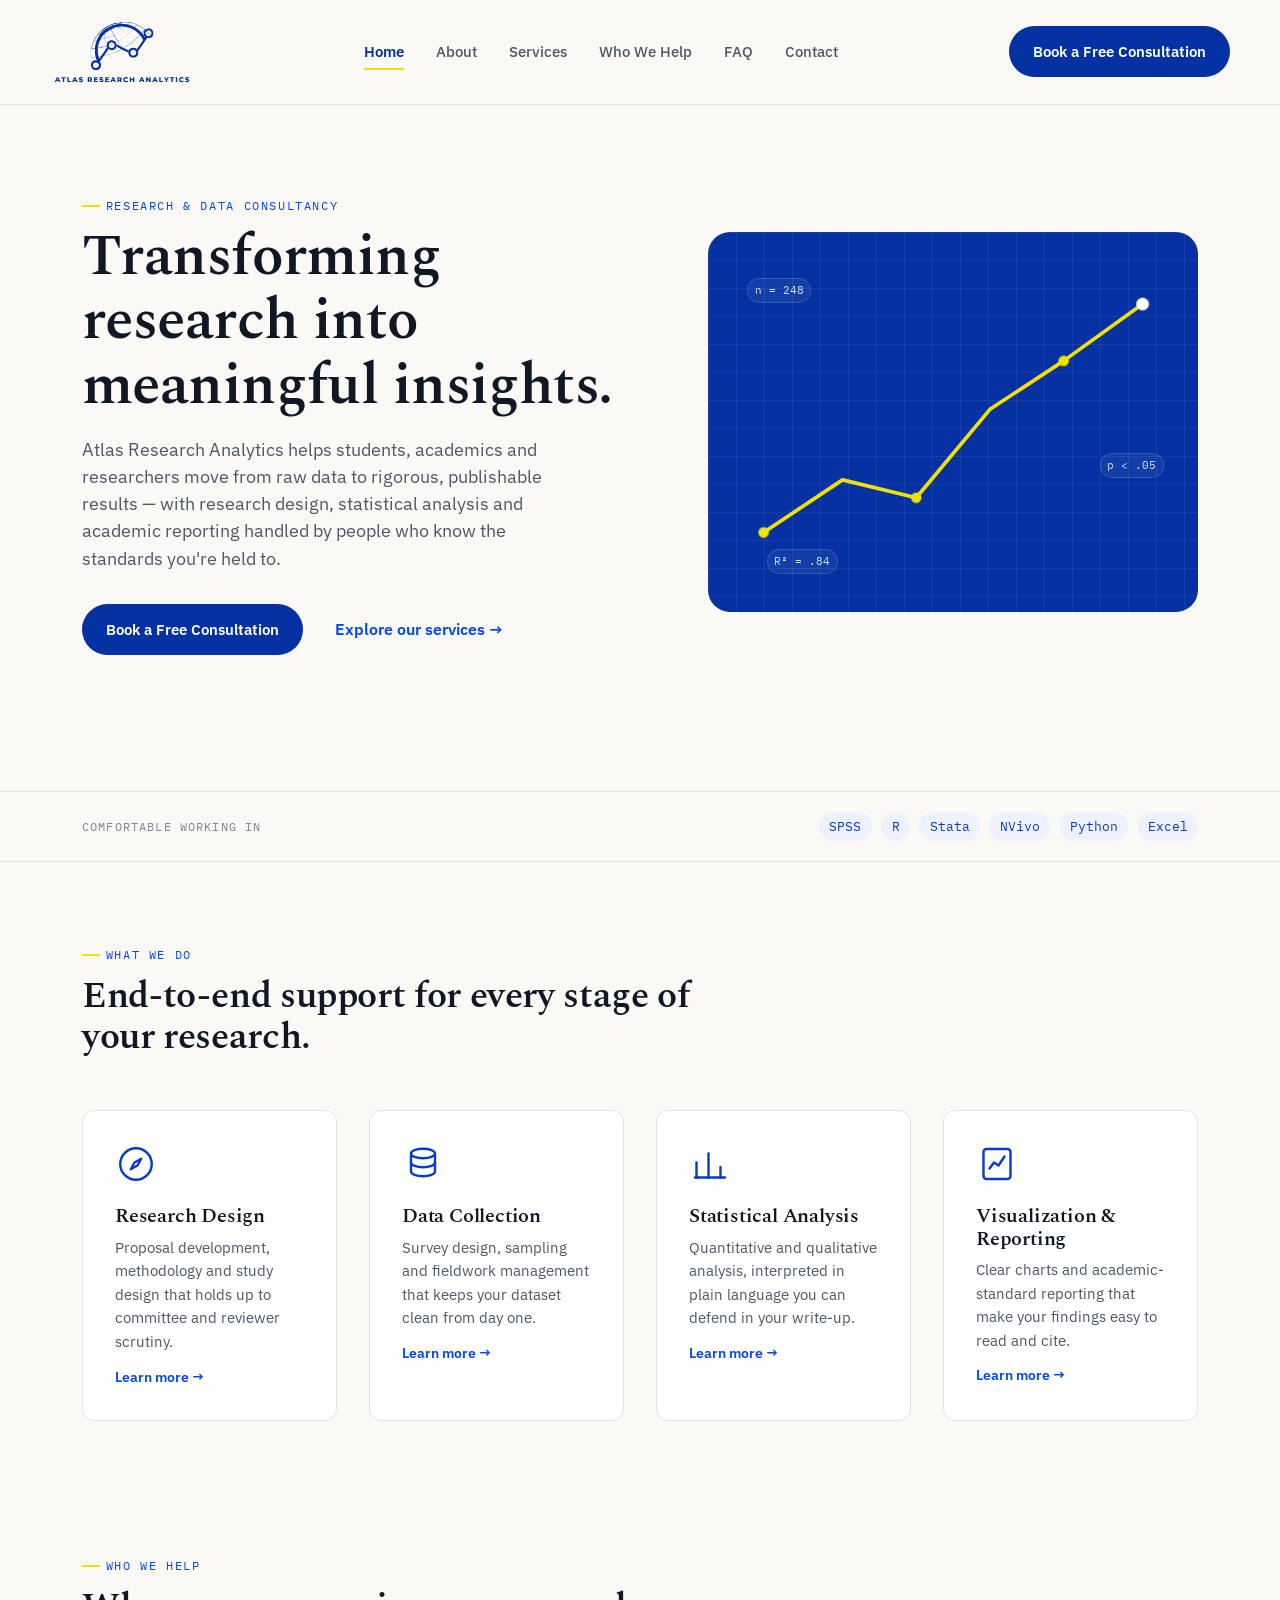
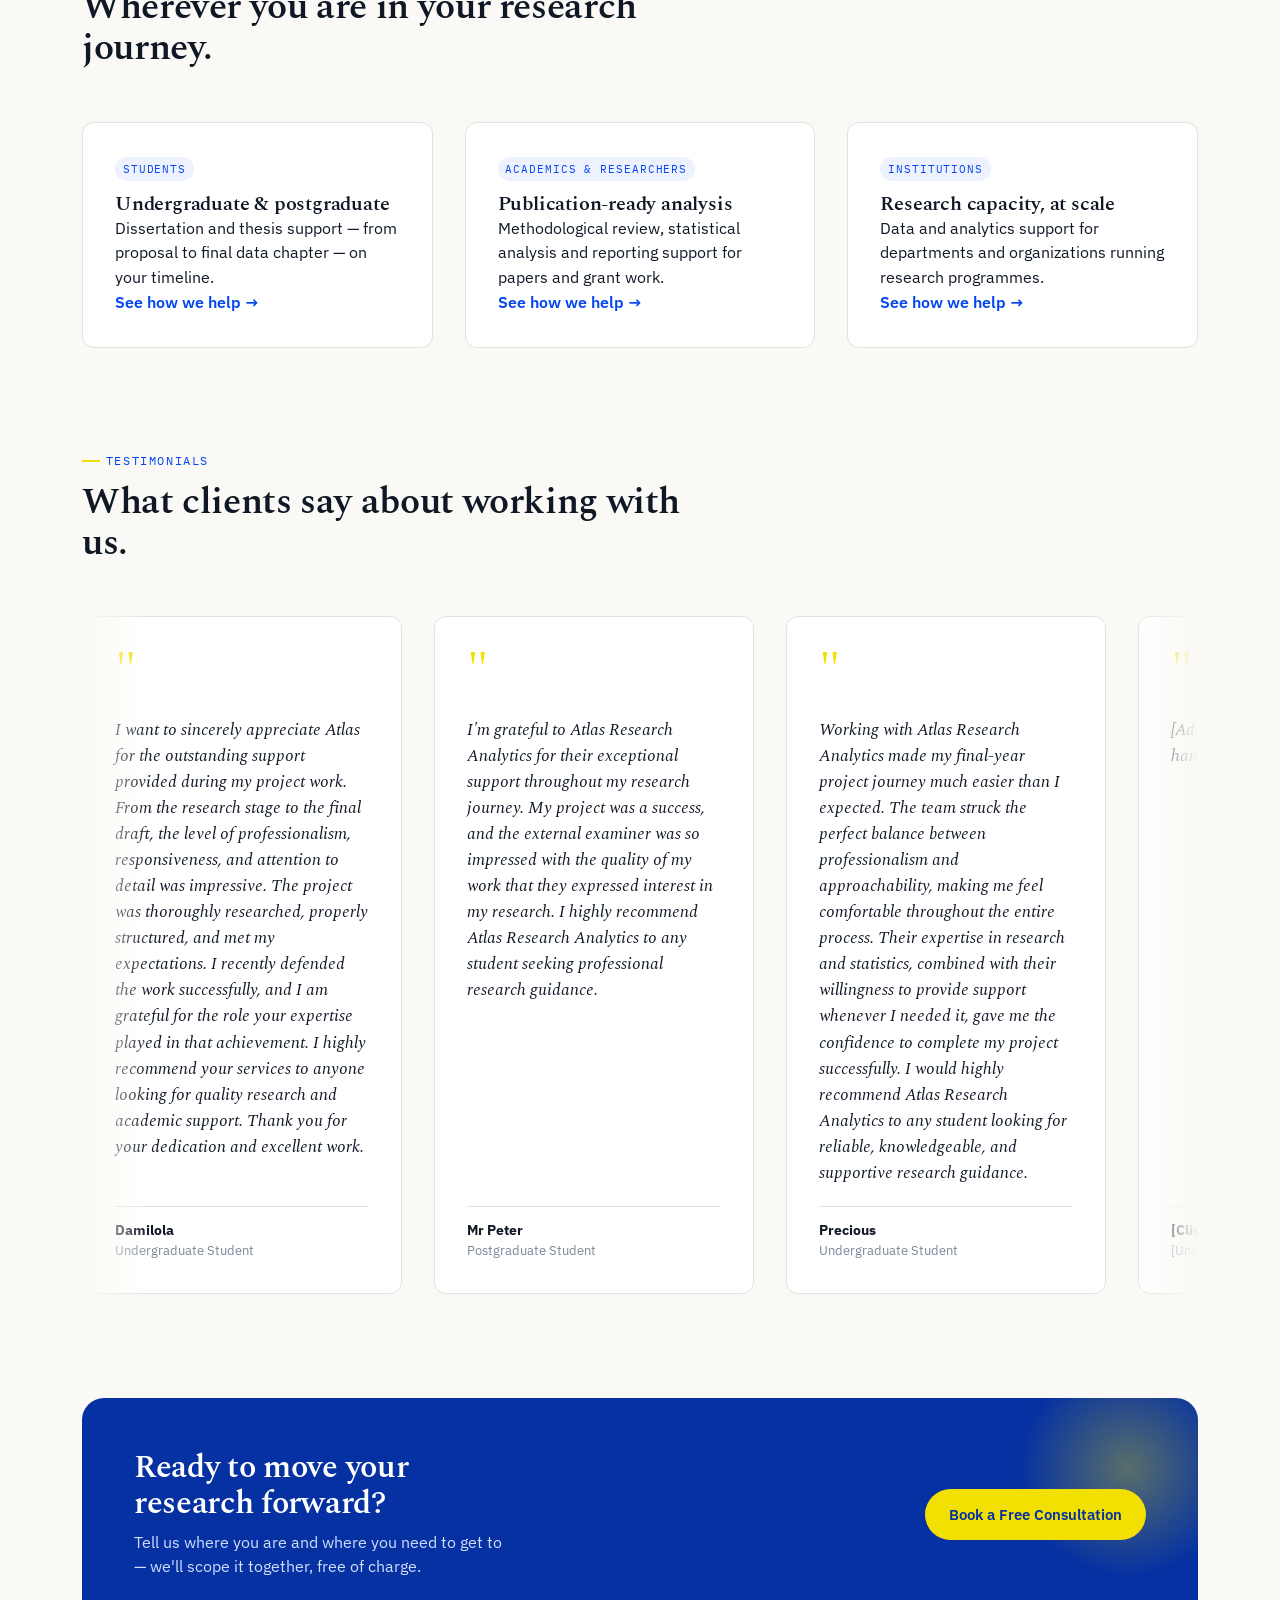
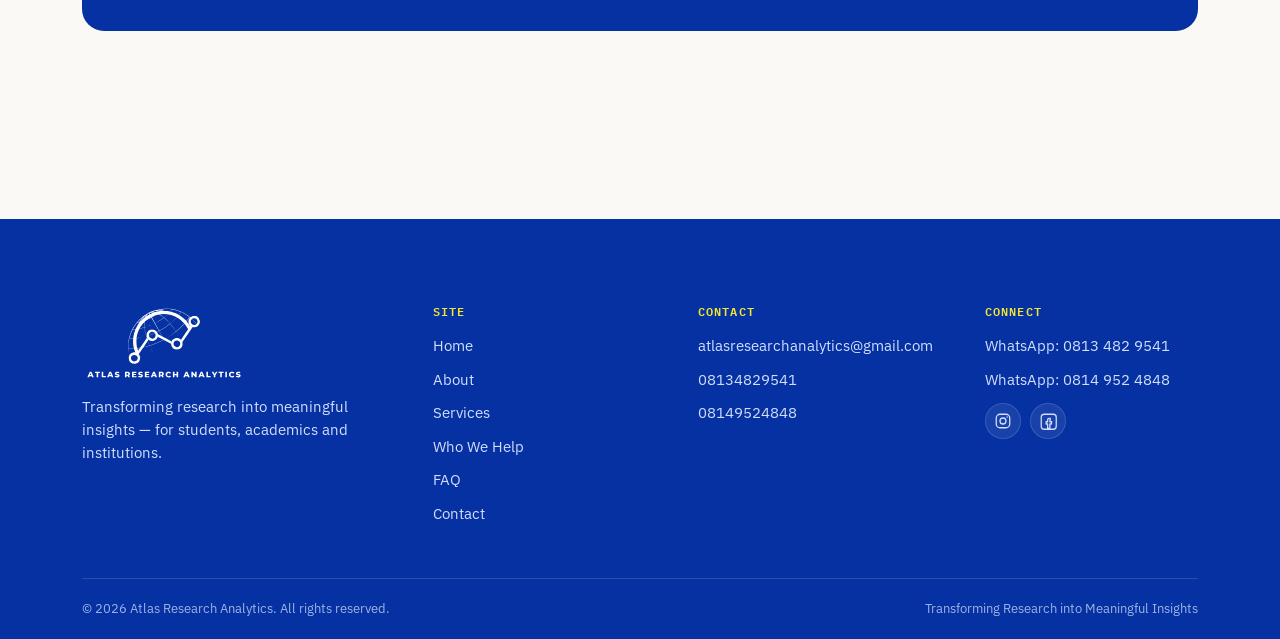
==== index.html @ ac86851b "Add files via upload" ====
<!DOCTYPE html>
<html lang="en">
<head>
<meta charset="UTF-8">
<meta name="viewport" content="width=device-width, initial-scale=1.0">
<title>Atlas Research Analytics — Transforming Research into Meaningful Insights</title>
<meta name="description" content="Atlas Research Analytics helps students, academics, researchers and institutions with research design, data collection, statistical analysis and academic reporting.">
<link rel="preconnect" href="https://fonts.googleapis.com">
<link rel="stylesheet" href="css/styles.css">
</head>
<body>

<a class="skip-link" href="#main">Skip to content</a>

<header class="site-header">
  <div class="container nav">
    <a href="index.html" class="brand">
      <img src="assets/logo-navy.svg" alt="Atlas Research Analytics" class="brand-logo">
    </a>
    <nav class="nav-links" id="navLinks">
      <a href="index.html" data-page="index.html">Home</a>
      <a href="about.html" data-page="about.html">About</a>
      <a href="services.html" data-page="services.html">Services</a>
      <a href="who-we-help.html" data-page="who-we-help.html">Who We Help</a>
      <a href="faq.html" data-page="faq.html">FAQ</a>
      <a href="contact.html" data-page="contact.html">Contact</a>
    </nav>
    <div class="nav-right">
      <a href="contact.html" class="btn btn-primary">Book a Free Consultation</a>
      <button class="nav-toggle" id="navToggle" aria-label="Toggle menu" aria-expanded="false" aria-controls="navLinks">
        <svg viewBox="0 0 24 24" fill="none" stroke="currentColor" stroke-width="2" stroke-linecap="round"><line x1="3" y1="6" x2="21" y2="6"/><line x1="3" y1="12" x2="21" y2="12"/><line x1="3" y1="18" x2="21" y2="18"/></svg>
      </button>
    </div>
  </div>
</header>

<main id="main">

  <!-- ============ HERO ============ -->
  <section class="hero">
    <div class="container hero-grid">
      <div class="hero-copy">
        <span class="eyebrow">Research &amp; Data Consultancy</span>
        <h1>Transforming research into meaningful insights.</h1>
        <p class="lede">Atlas Research Analytics helps students, academics and researchers move from raw data to rigorous, publishable results — with research design, statistical analysis and academic reporting handled by people who know the standards you're held to.</p>
        <div class="hero-actions">
          <a href="contact.html" class="btn btn-primary">Book a Free Consultation</a>
          <a href="services.html" class="btn-text">Explore our services →</a>
        </div>
      </div>

      <div class="hero-panel" aria-hidden="true">
        <svg viewBox="0 0 400 300" width="100%" height="100%" preserveAspectRatio="xMidYMid meet">
          <path id="heroLinePath" class="hero-line-path" d="M20,255 L95,205 L165,222 L235,138 L305,92 L380,38" fill="none" stroke="#F2E002" stroke-width="3.5" stroke-linecap="round" stroke-linejoin="round"/>
          <circle class="hero-dot" style="animation-delay:1.5s" cx="20" cy="255" r="5" fill="#F2E002"/>
          <circle class="hero-dot" style="animation-delay:1.65s" cx="165" cy="222" r="5" fill="#F2E002"/>
          <circle class="hero-dot" style="animation-delay:1.8s" cx="305" cy="92" r="5" fill="#F2E002"/>
          <circle class="hero-dot" style="animation-delay:1.95s" cx="380" cy="38" r="6" fill="#FFFFFF"/>

          <!-- pulsing "live" ring around the latest data point -->
          <circle class="hero-pulse-ring" cx="380" cy="38" r="6" fill="none" stroke="#FFFFFF" stroke-width="1.6"/>

          <!-- small dot continuously traveling the trend line, like data flowing through it -->
          <circle class="hero-traveler" r="4.5" fill="#FFFFFF">
            <animateMotion dur="3.4s" begin="2.1s" repeatCount="indefinite" rotate="auto">
              <mpath href="#heroLinePath"/>
            </animateMotion>
            <animate attributeName="opacity" values="0;1;1;0" keyTimes="0;0.08;0.92;1" dur="3.4s" begin="2.1s" repeatCount="indefinite"/>
          </circle>
        </svg>
        <span class="hero-chip" style="top:12%; left:8%; animation-delay:.5s">n = 248</span>
        <span class="hero-chip" style="top:58%; right:7%; animation-delay:1s">p &lt; .05</span>
        <span class="hero-chip" style="bottom:10%; left:12%; animation-delay:1.3s">R² = .84</span>
      </div>
    </div>
  </section>

  <!-- ============ CAPABILITY STRIP ============ -->
  <div class="capstrip">
    <div class="container">
      <span class="capstrip-label">Comfortable working in</span>
      <div class="capchips">
        <span class="capchip">SPSS</span>
        <span class="capchip">R</span>
        <span class="capchip">Stata</span>
        <span class="capchip">NVivo</span>
        <span class="capchip">Python</span>
        <span class="capchip">Excel</span>
      </div>
    </div>
  </div>

  <!-- ============ WHAT WE DO ============ -->
  <section>
    <div class="container">
      <div class="section-head reveal">
        <span class="eyebrow">What We Do</span>
        <h2>End-to-end support for every stage of your research.</h2>
      </div>

      <div class="grid grid-4">
        <div class="card reveal">
          <svg class="card-icon" viewBox="0 0 28 28" fill="none" stroke="currentColor" stroke-width="1.6" stroke-linecap="round" stroke-linejoin="round"><circle cx="14" cy="14" r="10.5"/><path d="M17.5 10.5L15 15L10.5 17.5L13 13L17.5 10.5Z"/></svg>
          <h3>Research Design</h3>
          <p>Proposal development, methodology and study design that holds up to committee and reviewer scrutiny.</p>
          <a href="services.html#research-design" class="btn-text">Learn more →</a>
        </div>

        <div class="card reveal">
          <svg class="card-icon" viewBox="0 0 28 28" fill="none" stroke="currentColor" stroke-width="1.6" stroke-linecap="round" stroke-linejoin="round"><ellipse cx="14" cy="7" rx="8" ry="3.2"/><path d="M6 7v6c0 1.77 3.58 3.2 8 3.2s8-1.43 8-3.2V7"/><path d="M6 13v6c0 1.77 3.58 3.2 8 3.2s8-1.43 8-3.2v-6"/></svg>
          <h3>Data Collection</h3>
          <p>Survey design, sampling and fieldwork management that keeps your dataset clean from day one.</p>
          <a href="services.html#data-collection" class="btn-text">Learn more →</a>
        </div>

        <div class="card reveal">
          <svg class="card-icon" viewBox="0 0 28 28" fill="none" stroke="currentColor" stroke-width="1.6" stroke-linecap="round" stroke-linejoin="round"><path d="M5 23V13"/><path d="M13 23V7"/><path d="M21 23V16"/><path d="M4 23h20"/></svg>
          <h3>Statistical Analysis</h3>
          <p>Quantitative and qualitative analysis, interpreted in plain language you can defend in your write-up.</p>
          <a href="services.html#analysis" class="btn-text">Learn more →</a>
        </div>

        <div class="card reveal">
          <svg class="card-icon" viewBox="0 0 28 28" fill="none" stroke="currentColor" stroke-width="1.6" stroke-linecap="round" stroke-linejoin="round"><rect x="5" y="4" width="18" height="20" rx="2"/><path d="M9 17l3-4 3 2 4-6"/></svg>
          <h3>Visualization &amp; Reporting</h3>
          <p>Clear charts and academic-standard reporting that make your findings easy to read and cite.</p>
          <a href="services.html#reporting" class="btn-text">Learn more →</a>
        </div>
      </div>
    </div>
  </section>

  <!-- ============ WHO WE HELP TEASER ============ -->
  <section class="section-tight">
    <div class="container">
      <div class="section-head reveal">
        <span class="eyebrow">Who We Help</span>
        <h2>Wherever you are in your research journey.</h2>
      </div>

      <div class="grid grid-3">
        <div class="audience-card reveal">
          <span class="tag">Students</span>
          <h3>Undergraduate &amp; postgraduate</h3>
          <p>Dissertation and thesis support — from proposal to final data chapter — on your timeline.</p>
          <a href="who-we-help.html#students" class="btn-text">See how we help →</a>
        </div>
        <div class="audience-card reveal">
          <span class="tag">Academics &amp; Researchers</span>
          <h3>Publication-ready analysis</h3>
          <p>Methodological review, statistical analysis and reporting support for papers and grant work.</p>
          <a href="who-we-help.html#academics" class="btn-text">See how we help →</a>
        </div>
        <div class="audience-card reveal">
          <span class="tag">Institutions</span>
          <h3>Research capacity, at scale</h3>
          <p>Data and analytics support for departments and organizations running research programmes.</p>
          <a href="who-we-help.html#institutions" class="btn-text">See how we help →</a>
        </div>
      </div>
    </div>
  </section>

  <!-- ============ TESTIMONIALS ============ -->
  <section class="section-tight">
    <div class="container">
      <div class="section-head reveal">
        <span class="eyebrow">Testimonials</span>
        <h2>What clients say about working with us.</h2>
      </div>

      <div class="testimonial-marquee reveal">
        <div class="testimonial-track" id="testimonialTrack">
          <div class="testimonial-card">
            <span class="testimonial-quote-mark" aria-hidden="true">"</span>
            <blockquote>I want to sincerely appreciate Atlas for the outstanding support provided during my project work. From the research stage to the final draft, the level of professionalism, responsiveness, and attention to detail was impressive. The project was thoroughly researched, properly structured, and met my expectations. I recently defended the work successfully, and I am grateful for the role your expertise played in that achievement. I highly recommend your services to anyone looking for quality research and academic support. Thank you for your dedication and excellent work.</blockquote>
            <div class="testimonial-author">
              <div>
                <strong>Damilola</strong>
                <span>Undergraduate Student</span>
              </div>
            </div>
          </div>

          <div class="testimonial-card">
            <span class="testimonial-quote-mark" aria-hidden="true">"</span>
            <blockquote>I'm grateful to Atlas Research Analytics for their exceptional support throughout my research journey. My project was a success, and the external examiner was so impressed with the quality of my work that they expressed interest in my research. I highly recommend Atlas Research Analytics to any student seeking professional research guidance.</blockquote>
            <div class="testimonial-author">
              <div>
                <strong>Mr Peter</strong>
                <span>Postgraduate Student</span>
              </div>
            </div>
          </div>

          <div class="testimonial-card">
            <span class="testimonial-quote-mark" aria-hidden="true">"</span>
            <blockquote>Working with Atlas Research Analytics made my final-year project journey much easier than I expected. The team struck the perfect balance between professionalism and approachability, making me feel comfortable throughout the entire process. Their expertise in research and statistics, combined with their willingness to provide support whenever I needed it, gave me the confidence to complete my project successfully. I would highly recommend Atlas Research Analytics to any student looking for reliable, knowledgeable, and supportive research guidance.</blockquote>
            <div class="testimonial-author">
              <div>
                <strong>Precious</strong>
                <span>Undergraduate Student</span>
              </div>
            </div>
          </div>

          <div class="testimonial-card">
            <span class="testimonial-quote-mark" aria-hidden="true">"</span>
            <blockquote>[Add a quote about how Atlas handled a tight deadline.]</blockquote>
            <div class="testimonial-author">
              <div>
                <strong>[Client Name]</strong>
                <span>[Undergraduate Student]</span>
              </div>
            </div>
          </div>

        </div>
      </div>
    </div>
  </section>

  <!-- ============ CTA BANNER ============ -->
  <section class="section-tight">
    <div class="container">
      <div class="cta-banner reveal">
        <div class="cta-banner-copy">
          <h2>Ready to move your research forward?</h2>
          <p>Tell us where you are and where you need to get to — we'll scope it together, free of charge.</p>
        </div>
        <div class="cta-banner-actions">
          <a href="contact.html" class="btn btn-on-dark">Book a Free Consultation</a>
        </div>
      </div>
    </div>
  </section>

</main>

<footer class="site-footer">
  <div class="container">
    <div class="footer-grid">
      <div>
        <div class="footer-brand">
          <img src="assets/logo-white.svg" alt="Atlas Research Analytics" class="footer-logo">
        </div>
        <p>Transforming research into meaningful insights — for students, academics and institutions.</p>
      </div>
      <div class="footer-col">
        <h4>Site</h4>
        <ul>
          <li><a href="index.html">Home</a></li>
          <li><a href="about.html">About</a></li>
          <li><a href="services.html">Services</a></li>
          <li><a href="who-we-help.html">Who We Help</a></li>
          <li><a href="faq.html">FAQ</a></li>
          <li><a href="contact.html">Contact</a></li>
        </ul>
      </div>
      <div class="footer-col">
        <h4>Contact</h4>
        <ul>
          <li><a href="mailto:atlasresearchanalytics@gmail.com">atlasresearchanalytics@gmail.com</a></li>
          <li><a href="tel:+2348134829541">08134829541</a></li>
          <li><a href="tel:+2348149524848">08149524848</a></li>
        </ul>
      </div>
      <div class="footer-col">
        <h4>Connect</h4>
        <ul>
          <li><a href="https://wa.me/2348134829541" target="_blank" rel="noopener">WhatsApp: 0813 482 9541</a></li>
          <li><a href="https://wa.link/ao2adx" target="_blank" rel="noopener">WhatsApp: 0814 952 4848</a></li>
        </ul>
        <div class="social-links">
          <a href="https://www.instagram.com/atlasresearchanalytics?igsh=MTBuc2h1cHlqY3NvMA==" target="_blank" rel="noopener" aria-label="Atlas Research Analytics on Instagram">
            <svg viewBox="0 0 24 24" fill="none" stroke="currentColor" stroke-width="1.7" stroke-linecap="round" stroke-linejoin="round"><rect x="3" y="3" width="18" height="18" rx="5"/><circle cx="12" cy="12" r="4"/><circle cx="17.5" cy="6.5" r="1" fill="currentColor" stroke="none"/></svg>
          </a>
          <a href="https://www.facebook.com/profile.php?id=61590548335511" target="_blank" rel="noopener" aria-label="Atlas Research Analytics on Facebook">
            <svg viewBox="0 0 24 24" fill="none" stroke="currentColor" stroke-width="1.7" stroke-linecap="round" stroke-linejoin="round"><rect x="3" y="3" width="20" height="20" rx="4"/><path d="M15 8.5h-1.5A2 2 0 0 0 11.5 10.5V13H9.5v3h2v6h3v-6h2l.5-3h-2.5v-2c0-.4.3-.7.7-.7H15V8.5Z"/></svg>
          </a>
        </div>
      </div>
    </div>
    <div class="footer-bottom">
      <span>© <span data-year></span> Atlas Research Analytics. All rights reserved.</span>
      <span>Transforming Research into Meaningful Insights</span>
    </div>
  </div>
</footer>

<script src="js/main.js"></script>
</body>
</html>
---- css/styles.css ----
/* ============================================================
   ATLAS RESEARCH ANALYTICS — Design System
   Palette: deep research-navy, paper white, insight yellow
   Type: Spectral (display serif) / IBM Plex Sans (body) / IBM Plex Mono (data)
   ============================================================ */

@import url('https://fonts.googleapis.com/css2?family=Spectral:ital,wght@0,400;0,500;0,600;0,700;1,400&family=IBM+Plex+Sans:wght@400;500;600;700&family=IBM+Plex+Mono:wght@400;500;600&display=swap');

:root{
  /* ---- color ---- */
  --blue-900:#0531A2;
  --blue-800:#053BC9;
  --blue-700:#0446F1;
  --blue-500:#5C87F6;
  --blue-200:#D2DEFC;
  --blue-100:#EDF2FE;
  --yellow-500:#F2E002;
  --yellow-400:#F4E630;
  --yellow-200:#FAF39F;
  --paper:#FAF9F5;
  --white:#FFFFFF;
  --ink:#101826;
  --ink-soft:#4C5768;
  --ink-faint:#7C8698;
  --line:#E1E2E0;
  --line-on-dark:rgba(255,255,255,0.14);

  /* ---- type ---- */
  --font-display:'Spectral', Georgia, 'Times New Roman', serif;
  --font-body:'IBM Plex Sans', -apple-system, BlinkMacSystemFont, 'Segoe UI', sans-serif;
  --font-mono:'IBM Plex Mono', 'SFMono-Regular', Consolas, monospace;

  /* ---- scale ---- */
  --space-1:.5rem;
  --space-2:.75rem;
  --space-3:1.25rem;
  --space-4:2rem;
  --space-5:3.25rem;
  --space-6:5.25rem;
  --space-7:8.5rem;

  --radius-s:6px;
  --radius-m:12px;
  --radius-l:22px;

  --max-w:1180px;
  --shadow-card:0 1px 2px rgba(16,24,38,.04), 0 8px 24px -12px rgba(16,24,38,.12);
  --ease:cubic-bezier(.22,.61,.36,1);
  --header-h:76px;
}

*,*::before,*::after{box-sizing:border-box;}
html{scroll-behavior:smooth;}
@media (prefers-reduced-motion: reduce){
  html{scroll-behavior:auto;}
  *,*::before,*::after{animation-duration:.001ms !important; animation-iteration-count:1 !important; transition-duration:.001ms !important; scroll-behavior:auto !important;}
}

body{
  margin:0;
  font-family:var(--font-body);
  color:var(--ink);
  background:var(--paper);
  -webkit-font-smoothing:antialiased;
  line-height:1.55;
  padding-top:var(--header-h);
}

img,svg{display:block;max-width:100%;}
a{color:inherit;text-decoration:none;}
button{font:inherit;cursor:pointer;}
ul{list-style:none;margin:0;padding:0;}
h1,h2,h3,h4,p{margin:0;}

.container{
  max-width:var(--max-w);
  margin:0 auto;
  padding:0 var(--space-4);
}

/* ---- typography helpers ---- */
.eyebrow{
  font-family:var(--font-mono);
  font-size:.72rem;
  letter-spacing:.14em;
  text-transform:uppercase;
  color:var(--blue-700);
  display:inline-flex;
  align-items:center;
  gap:.5em;
}
.eyebrow::before{
  content:"";
  width:18px;height:2px;
  background:var(--yellow-500);
  display:inline-block;
}
.eyebrow.on-dark{color:var(--yellow-400);}

h1,h2,h3{
  font-family:var(--font-display);
  font-weight:600;
  color:var(--ink);
  line-height:1.12;
  letter-spacing:-.01em;
}
h1{font-size:clamp(2.4rem,4.6vw,3.6rem);}
h2{font-size:clamp(1.7rem,3vw,2.3rem);}
h3{font-size:1.25rem;}

.lede{
  font-size:1.1rem;
  color:var(--ink-soft);
  max-width:46ch;
}

.section-head{
  display:flex;
  flex-direction:column;
  gap:var(--space-2);
  margin-bottom:var(--space-5);
  max-width:640px;
}

/* ============================================================
   BUTTONS
   ============================================================ */
.btn{
  display:inline-flex;
  align-items:center;
  justify-content:center;
  gap:.5em;
  padding:.85em 1.5em;
  border-radius:999px;
  font-family:var(--font-body);
  font-weight:600;
  font-size:.95rem;
  border:1.5px solid transparent;
  transition:transform .18s var(--ease), background .18s var(--ease), color .18s var(--ease), border-color .18s var(--ease);
  white-space:nowrap;
}
.btn:focus-visible{outline:2px solid var(--blue-700); outline-offset:3px;}
.btn-primary{
  background:var(--blue-900);
  color:var(--white);
}
.btn-primary:hover{background:var(--yellow-500); color:var(--blue-900); transform:translateY(-2px);}
.btn-on-dark{
  background:var(--yellow-500);
  color:var(--blue-900);
}
.btn-on-dark:hover{background:var(--white); color:var(--blue-900); transform:translateY(-2px);}
.btn-ghost{
  background:transparent;
  border-color:var(--line);
  color:var(--ink);
}
.btn-ghost:hover{border-color:var(--blue-700); color:var(--blue-700);}
.btn-text{
  padding:0;
  border-radius:0;
  font-weight:600;
  color:var(--blue-700);
  position:relative;
}
.btn-text::after{
  content:"";
  position:absolute; left:0; right:0; bottom:-3px; height:2px;
  background:var(--yellow-500);
  transform:scaleX(0); transform-origin:left;
  transition:transform .25s var(--ease);
}
.btn-text:hover::after{transform:scaleX(1);}

/* ============================================================
   HEADER / NAV
   ============================================================ */
.site-header{
  position:fixed; top:0; left:0; right:0; z-index:100;
  background:rgba(250,249,245,.94);
  backdrop-filter:saturate(140%) blur(10px);
  border-bottom:1px solid var(--line);
}
.nav{
  display:flex;
  align-items:center;
  justify-content:space-between;
  padding:1.05rem 0;
}
.brand{
  display:flex;
  align-items:center;
}
.brand-logo{
  height:70px;
  width:auto;
  display:block;
}
.nav-links{
  display:flex;
  align-items:center;
  gap:var(--space-4);
}
.nav-links a{
  font-size:.94rem;
  font-weight:500;
  color:var(--ink-soft);
  position:relative;
  padding:.3rem 0;
}
.nav-links a::after{
  content:"";
  position:absolute; left:0; right:0; bottom:-2px; height:2px;
  background:var(--yellow-500);
  transform:scaleX(0); transform-origin:left;
  transition:transform .2s var(--ease);
}
.nav-links a:hover{color:var(--ink);}
.nav-links a:hover::after{transform:scaleX(1);}
.nav-links a[aria-current="page"]{color:var(--blue-900); font-weight:600;}
.nav-links a[aria-current="page"]::after{transform:scaleX(1);}
.nav-right{display:flex; align-items:center; gap:var(--space-3);}
.nav-toggle{
  display:none;
  background:none; border:none; padding:.4rem;
  color:var(--blue-900);
}
.nav-toggle svg{width:26px;height:26px;}

@media (max-width:860px){
  .nav-links{
    position:absolute; top:100%; left:0; right:0;
    background:var(--paper);
    border-bottom:1px solid var(--line);
    box-shadow:0 16px 28px -18px rgba(16,24,38,.25);
    flex-direction:column;
    align-items:stretch;
    padding:0 var(--space-4);
    gap:0;
    max-height:0;
    overflow:hidden;
    transition:max-height .35s var(--ease);
  }
  .nav-links.open{
    max-height:80vh;
    overflow-y:auto;
    padding:var(--space-3) var(--space-4) var(--space-4);
  }
  .nav-links a{
    font-size:1.05rem;
    padding:.85rem 0;
    border-bottom:1px solid var(--line);
    width:100%;
  }
  .nav-links .btn-primary{
    display:inline-flex; margin-top:var(--space-3); width:100%;
    border-bottom:none;
  }
  .nav-toggle{display:inline-flex;}
  .nav-right .btn-primary{display:none;}

  .brand-logo{
  height:60px;
  width:auto;
  display:block;
}
}

/* ============================================================
   HERO
   ============================================================ */
.hero{
  padding:var(--space-6) 0 var(--space-5);
}
.hero-grid{
  display:grid;
  grid-template-columns:1.05fr .95fr;
  gap:var(--space-6);
  align-items:center;
}
.hero-copy h1{margin:.6rem 0 1.1rem;}
.hero-actions{
  display:flex;
  align-items:center;
  gap:var(--space-4);
  margin-top:var(--space-4);
  flex-wrap:wrap;
}
.hero-panel{
  background:var(--blue-900);
  border-radius:var(--radius-l);
  padding:var(--space-4);
  position:relative;
  overflow:hidden;
  aspect-ratio:4/3.1;
}
.hero-panel::before{
  content:"";
  position:absolute; inset:0;
  background-image:
    linear-gradient(var(--line-on-dark) 1px, transparent 1px),
    linear-gradient(90deg, var(--line-on-dark) 1px, transparent 1px);
  background-size:28px 28px;
  opacity:.5;
}
.hero-chip{
  position:absolute;
  font-family:var(--font-mono);
  font-size:.68rem;
  color:var(--blue-200);
  background:rgba(255,255,255,.06);
  border:1px solid var(--line-on-dark);
  padding:.3em .6em;
  border-radius:999px;
  opacity:0;
  animation:chipIn .6s var(--ease) forwards;
}
@keyframes chipIn{to{opacity:1;}}
.hero-line-path{
  stroke-dasharray:900;
  stroke-dashoffset:900;
  animation:draw 1.6s var(--ease) .3s forwards;
}
@keyframes draw{to{stroke-dashoffset:0;}}
.hero-dot{opacity:0; animation:chipIn .4s var(--ease) forwards;}

.hero-pulse-ring{
  transform-box:fill-box;
  transform-origin:center;
  opacity:0;
  animation:heroPulse 2.6s ease-out infinite;
  animation-delay:2.3s;
}
@keyframes heroPulse{
  0%{transform:scale(.6); opacity:.9;}
  75%{transform:scale(2.6); opacity:0;}
  100%{transform:scale(2.6); opacity:0;}
}
.hero-traveler{
  filter:drop-shadow(0 0 4px rgba(255,255,255,.85));
}
@media (prefers-reduced-motion: reduce){
  .hero-pulse-ring{display:none;}
  .hero-traveler{display:none;}
}

/* capability strip */
.capstrip{
  border-top:1px solid var(--line);
  border-bottom:1px solid var(--line);
  padding:var(--space-3) 0;
  margin:var(--space-6) 0 0;
}
.capstrip .container{
  display:flex; align-items:center; gap:var(--space-4);
  flex-wrap:wrap;
  justify-content:space-between;
}
.capstrip-label{
  font-family:var(--font-mono); font-size:.72rem;
  letter-spacing:.1em; text-transform:uppercase;
  color:var(--ink-faint); flex:none;
}
.capchips{display:flex; gap:.6rem; flex-wrap:wrap;}
.capchip{
  font-family:var(--font-mono);
  font-size:.8rem;
  color:var(--blue-800);
  background:var(--blue-100);
  padding:.35em .8em;
  border-radius:999px;
}

/* ============================================================
   SECTIONS / CARDS
   ============================================================ */
section{padding:var(--space-6) 0;}
.section-tight{padding:var(--space-5) 0;}

.grid{display:grid; gap:var(--space-4);}
.grid-2{grid-template-columns:repeat(2,1fr);}
.grid-3{grid-template-columns:repeat(3,1fr);}
.grid-4{grid-template-columns:repeat(4,1fr);}

.card{
  background:var(--white);
  border:1px solid var(--line);
  border-radius:var(--radius-m);
  padding:var(--space-4);
  transition:transform .22s var(--ease), box-shadow .22s var(--ease), border-color .22s var(--ease);
}
.card:hover{transform:translateY(-4px); box-shadow:var(--shadow-card); border-color:transparent;}
.card-icon{
  width:42px;height:42px;
  color:var(--blue-800);
  margin-bottom:var(--space-3);
}
.card h3{margin-bottom:.5rem;}
.card p{color:var(--ink-soft); font-size:.95rem;}
.card .btn-text{margin-top:var(--space-2); display:inline-block; font-size:.9rem;}

.reveal{
  opacity:0; transform:translateY(18px);
  transition:opacity .6s var(--ease), transform .6s var(--ease);
}
.reveal.is-visible{opacity:1; transform:none;}

/* audience cards */
.audience-card{
  background:var(--white);
  border:1px solid var(--line);
  border-radius:var(--radius-m);
  padding:var(--space-4);
}
.audience-card .tag{
  font-family:var(--font-mono); font-size:.7rem; letter-spacing:.08em; text-transform:uppercase;
  color:var(--blue-700); background:var(--blue-100); padding:.3em .7em; border-radius:999px;
  display:inline-block; margin-bottom:var(--space-2);
}

/* ---- CTA banner ---- */
.cta-banner{
  background:var(--blue-900);
  border-radius:var(--radius-l);
  padding:var(--space-5);
  display:flex;
  align-items:center;
  justify-content:space-between;
  gap:var(--space-4);
  flex-wrap:wrap;
  position:relative;
  overflow:hidden;
}
.cta-banner::after{
  content:"";
  position:absolute; right:-40px; top:-40px; width:220px; height:220px;
  background:radial-gradient(circle, var(--yellow-500) 0%, transparent 70%);
  opacity:.35;
}
.cta-banner h2{color:var(--white); font-size:clamp(1.5rem,2.6vw,2rem); max-width:22ch;}
.cta-banner p{color:var(--blue-200); margin-top:.5rem; max-width:38ch;}
.cta-banner-copy{position:relative; z-index:1;}
.cta-banner-actions{position:relative; z-index:1;}

/* ---- process / numbered steps (Services page) ---- */
.steps{
  display:flex; flex-direction:column; gap:0;
  border-top:1px solid var(--line);
}
.step{
  display:grid;
  grid-template-columns:90px 1fr auto;
  gap:var(--space-4);
  align-items:start;
  padding:var(--space-4) 0;
  border-bottom:1px solid var(--line);
}
.step-num{
  font-family:var(--font-mono);
  font-size:.85rem;
  color:var(--yellow-500);
  background:var(--blue-900);
  width:52px; height:52px;
  border-radius:50%;
  display:flex; align-items:center; justify-content:center;
}
.step-body h3{margin-bottom:.4rem;}
.step-body p{color:var(--ink-soft); font-size:.96rem; max-width:56ch;}
.step-tools{
  display:flex; gap:.4rem; flex-wrap:wrap; margin-top:.7rem;
}
.step-tools span{
  font-family:var(--font-mono); font-size:.72rem;
  color:var(--blue-800); background:var(--blue-100);
  padding:.25em .6em; border-radius:6px;
}
.step-cta{align-self:center;}

@media (max-width:700px){
  .step{grid-template-columns:52px 1fr; }
  .step-cta{grid-column:2; margin-top:.5rem;}
}

/* ---- values grid ---- */
.value-card{
  border-left:3px solid var(--yellow-500);
  padding:.2rem 0 .2rem var(--space-3);
}
.value-card h3{font-size:1.05rem; margin-bottom:.3rem;}
.value-card p{color:var(--ink-soft); font-size:.92rem;}

/* ---- FAQ accordion ---- */
.faq-list{
  border-top:1px solid var(--line);
  max-width:820px;
}
.faq-item{border-bottom:1px solid var(--line);}
.faq-q{
  width:100%;
  display:flex; align-items:center; justify-content:space-between;
  gap:var(--space-3);
  background:none; border:none; text-align:left;
  padding:var(--space-3) 0;
  font-family:var(--font-display);
  font-size:1.08rem; font-weight:600;
  color:var(--ink);
}
.faq-q .plus{
  flex:none; width:26px; height:26px;
  border-radius:50%;
  border:1.5px solid var(--blue-700);
  color:var(--blue-700);
  display:flex; align-items:center; justify-content:center;
  position:relative;
  transition:transform .25s var(--ease), background .25s var(--ease), color .25s var(--ease);
}
.faq-q .plus::before,.faq-q .plus::after{
  content:""; position:absolute; background:currentColor;
}
.faq-q .plus::before{width:11px; height:1.6px;}
.faq-q .plus::after{width:1.6px; height:11px;}
.faq-item[aria-expanded="true"] .plus{background:var(--yellow-500); border-color:var(--yellow-500); color:var(--blue-900); transform:rotate(135deg);}
.faq-a{
  max-height:0; overflow:hidden;
  transition:max-height .3s var(--ease);
}
.faq-a-inner{padding:0 0 var(--space-3); color:var(--ink-soft); max-width:64ch;}

/* ---- Contact ---- */
.contact-grid{
  display:grid;
  grid-template-columns:.85fr 1.15fr;
  gap:var(--space-6);
  align-items:start;
}
.contact-info-card{
  background:var(--blue-900);
  color:var(--white);
  border-radius:var(--radius-l);
  padding:var(--space-4);
}
.contact-info-card h3{color:var(--white); font-size:1.15rem; margin-bottom:var(--space-3);}
.contact-row{
  display:flex; align-items:flex-start; gap:.8rem;
  padding:var(--space-2) 0;
  border-top:1px solid var(--line-on-dark);
}
.contact-row:first-of-type{border-top:none;}
.contact-row svg{flex:none; width:20px; height:20px; color:var(--yellow-400); margin-top:.15em;}
.contact-row a, .contact-row span{color:var(--blue-100); font-size:.95rem;}
.contact-row a:hover{color:var(--yellow-400);}

form.inquiry{
  background:var(--white);
  border:1px solid var(--line);
  border-radius:var(--radius-l);
  padding:var(--space-4);
}
.form-row{margin-bottom:var(--space-3);}
.form-row label{
  display:block; font-size:.85rem; font-weight:600;
  margin-bottom:.4rem; color:var(--ink);
}
.form-row .req{color:var(--blue-700);}
.form-row input, .form-row select, .form-row textarea{
  width:100%;
  font:inherit; font-size:.95rem;
  padding:.75em .9em;
  border:1.5px solid var(--line);
  border-radius:var(--radius-s);
  background:var(--paper);
  color:var(--ink);
  transition:border-color .2s var(--ease), background .2s var(--ease);
}
.form-row input:focus, .form-row select:focus, .form-row textarea:focus{
  outline:none; border-color:var(--blue-700); background:var(--white);
}
.form-row-2{display:grid; grid-template-columns:1fr 1fr; gap:var(--space-3);}
.form-note{font-size:.8rem; color:var(--ink-faint); margin-top:var(--space-2);}
#formStatus{
  margin-top:var(--space-3);
  padding:.8em 1em;
  border-radius:var(--radius-s);
  font-size:.9rem;
  display:none;
}
#formStatus.show{display:block;}
#formStatus.ok{background:var(--blue-100); color:var(--blue-900);}
#formStatus.err{background:#FBE7E4; color:#8A2E1F;}

/* ============================================================
   FOOTER
   ============================================================ */
.site-footer{
  background:var(--blue-900);
  color:var(--blue-200);
  margin-top:var(--space-7);
  padding:var(--space-6) 0 var(--space-3);
}
.footer-grid{
  display:grid;
  grid-template-columns:1.4fr 1fr 1fr 1fr;
  gap:var(--space-5);
  padding-bottom:var(--space-5);
  border-bottom:1px solid var(--line-on-dark);
}
.footer-brand{
  margin-bottom:.8rem;
}
.footer-logo{
  height:80px;
  width:auto;
  display:block;
}
.site-footer p{color:var(--blue-200); font-size:.92rem; max-width:34ch;}
.footer-col h4{
  font-family:var(--font-mono); font-size:.72rem; letter-spacing:.1em; text-transform:uppercase;
  color:var(--yellow-400); margin-bottom:var(--space-2); font-weight:600;
}
.footer-col ul{display:flex; flex-direction:column; gap:.55rem;}
.footer-col a{font-size:.92rem; color:var(--blue-200);}
.footer-col a:hover{color:var(--yellow-400);}
.footer-bottom{
  display:flex; justify-content:space-between; align-items:center;
  padding-top:var(--space-3); flex-wrap:wrap; gap:.5rem;
  font-size:.8rem; color:var(--blue-200); opacity:.75;
}

/* ---- testimonials ---- */
.testimonial-marquee{
  overflow:hidden;
  position:relative;
  -webkit-mask-image:linear-gradient(to right, transparent, black 6%, black 94%, transparent);
  mask-image:linear-gradient(to right, transparent, black 6%, black 94%, transparent);
}
.testimonial-track{
  display:flex;
  gap:var(--space-4);
  width:max-content;
  animation:testimonial-marquee 34s linear infinite;
}
.testimonial-marquee:hover .testimonial-track,
.testimonial-marquee:focus-within .testimonial-track,
.testimonial-track.is-paused{
  animation-play-state:paused;
}
@keyframes testimonial-marquee{
  from{transform:translateX(0);}
  to{transform:translateX(-50%);}
}
@media (prefers-reduced-motion: reduce){
  .testimonial-track{
    animation:none;
    overflow-x:auto;
    scroll-snap-type:x proximity;
  }
  .testimonial-track .testimonial-card{scroll-snap-align:start;}
}
.testimonial-card{
  background:var(--white);
  border:1px solid var(--line);
  border-radius:var(--radius-m);
  padding:var(--space-4);
  display:flex;
  flex-direction:column;
  gap:var(--space-3);
  flex:0 0 320px;
  width:320px;
}
@media (max-width:560px){
  .testimonial-card{flex-basis:82vw; width:82vw;}
}
.testimonial-quote-mark{
  font-family:var(--font-display);
  font-size:3rem;
  line-height:1;
  color:var(--yellow-500);
}
.testimonial-card blockquote{
  margin:0;
  font-family:var(--font-display);
  font-style:italic;
  font-size:1.05rem;
  color:var(--ink);
  flex:1;
}
.testimonial-author{
  display:flex; align-items:center; gap:.7rem;
  padding-top:var(--space-2);
  border-top:1px solid var(--line);
}
.testimonial-avatar{
  width:38px; height:38px; border-radius:50%;
  background:var(--blue-100);
  color:var(--blue-800);
  display:flex; align-items:center; justify-content:center;
  font-family:var(--font-mono); font-size:.85rem; font-weight:600;
  flex:none;
}
.testimonial-author strong{display:block; font-size:.9rem;}
.testimonial-author span{display:block; font-size:.8rem; color:var(--ink-faint);}
.placeholder-note{
  font-family:var(--font-mono);
  font-size:.72rem;
  color:var(--ink-faint);
  background:var(--yellow-200);
  padding:.5em .9em;
  border-radius:var(--radius-s);
  display:inline-block;
  margin-bottom:var(--space-3);
}

/* ---- social links ---- */
.social-links{display:flex; gap:.6rem; margin-top:var(--space-2);}
.social-links a{
  width:36px; height:36px; border-radius:50%;
  background:rgba(255,255,255,.08);
  border:1px solid var(--line-on-dark);
  display:flex; align-items:center; justify-content:center;
  color:var(--blue-200);
  transition:background .2s var(--ease), color .2s var(--ease), transform .2s var(--ease);
}
.social-links a:hover{background:var(--yellow-500); color:var(--blue-900); border-color:var(--yellow-500); transform:translateY(-2px);}
.social-links svg{width:18px; height:18px;}

/* ---- whatsapp buttons ---- */
.whatsapp-row{display:flex; flex-direction:column; gap:.6rem; margin-top:.4rem;}
.whatsapp-btn{
  display:flex; align-items:center; gap:.6rem;
  padding:.7em .9em;
  background:rgba(255,255,255,.06);
  border:1px solid var(--line-on-dark);
  border-radius:var(--radius-s);
  color:var(--blue-100);
  font-size:.9rem;
  transition:background .2s var(--ease), border-color .2s var(--ease);
}
.whatsapp-btn:hover{background:rgba(255,255,255,.1); border-color:var(--yellow-400);}
.whatsapp-btn svg{width:20px; height:20px; color:#25D366; flex:none;}

@media (max-width:860px){
  .hero-grid{grid-template-columns:1fr;}
  .hero-panel{order:-1; aspect-ratio:16/10;}
  .grid-2,.grid-3,.grid-4{grid-template-columns:1fr 1fr;}
  .contact-grid{grid-template-columns:1fr;}
  .footer-grid{grid-template-columns:1fr;}
  .form-row-2{grid-template-columns:1fr;}
}
@media (max-width:560px){
  .grid-2,.grid-3,.grid-4{grid-template-columns:1fr;}
  .cta-banner{flex-direction:column; align-items:flex-start;}
  .step{grid-template-columns:1fr;}
  .step-num{margin-bottom:.5rem;}
}

/* skip link */
.skip-link{
  position:absolute; left:-999px; top:0;
  background:var(--blue-900); color:var(--white);
  padding:.7em 1em; z-index:200; border-radius:0 0 8px 0;
}
.skip-link:focus{left:0;}

/* page hero (interior pages) */
.page-hero{padding:var(--space-6) 0 var(--space-5);}
.page-hero h1{margin-top:.6rem; max-width:18ch;}
.page-hero .lede{margin-top:var(--space-2);}
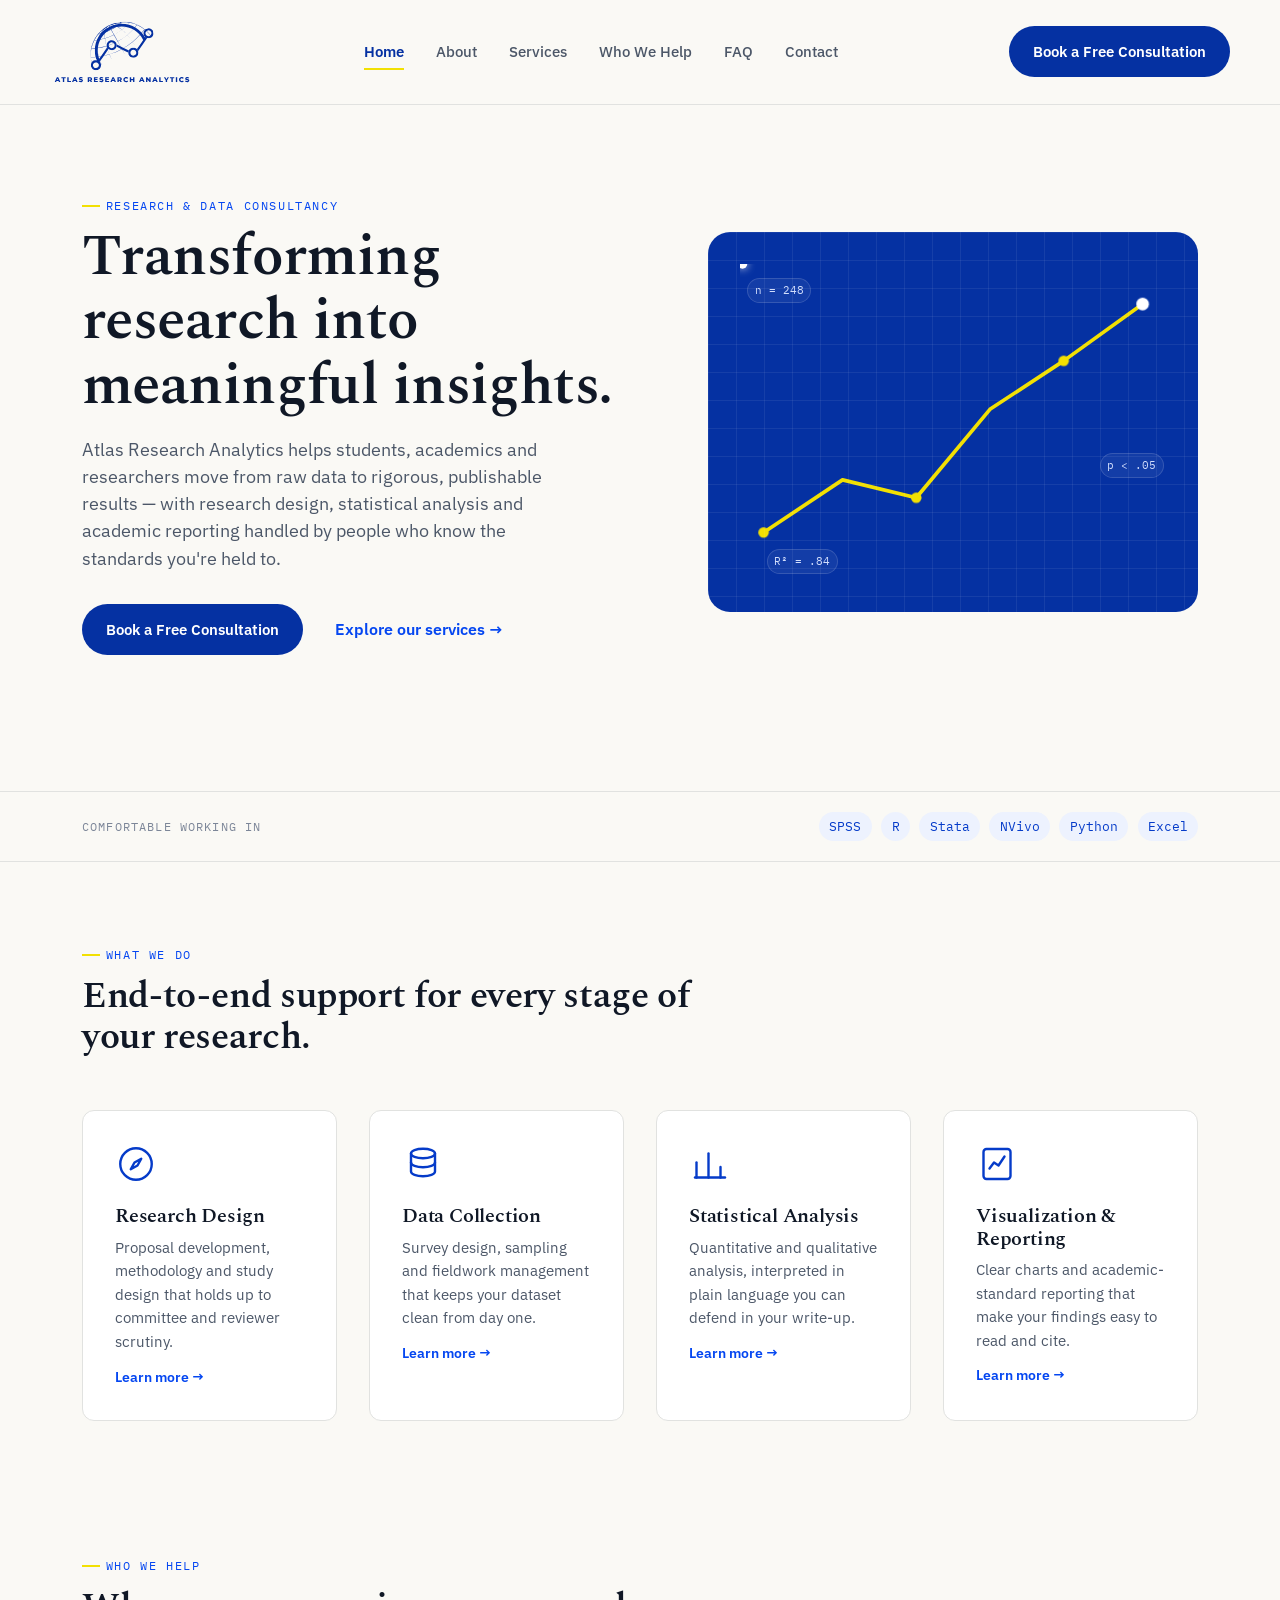
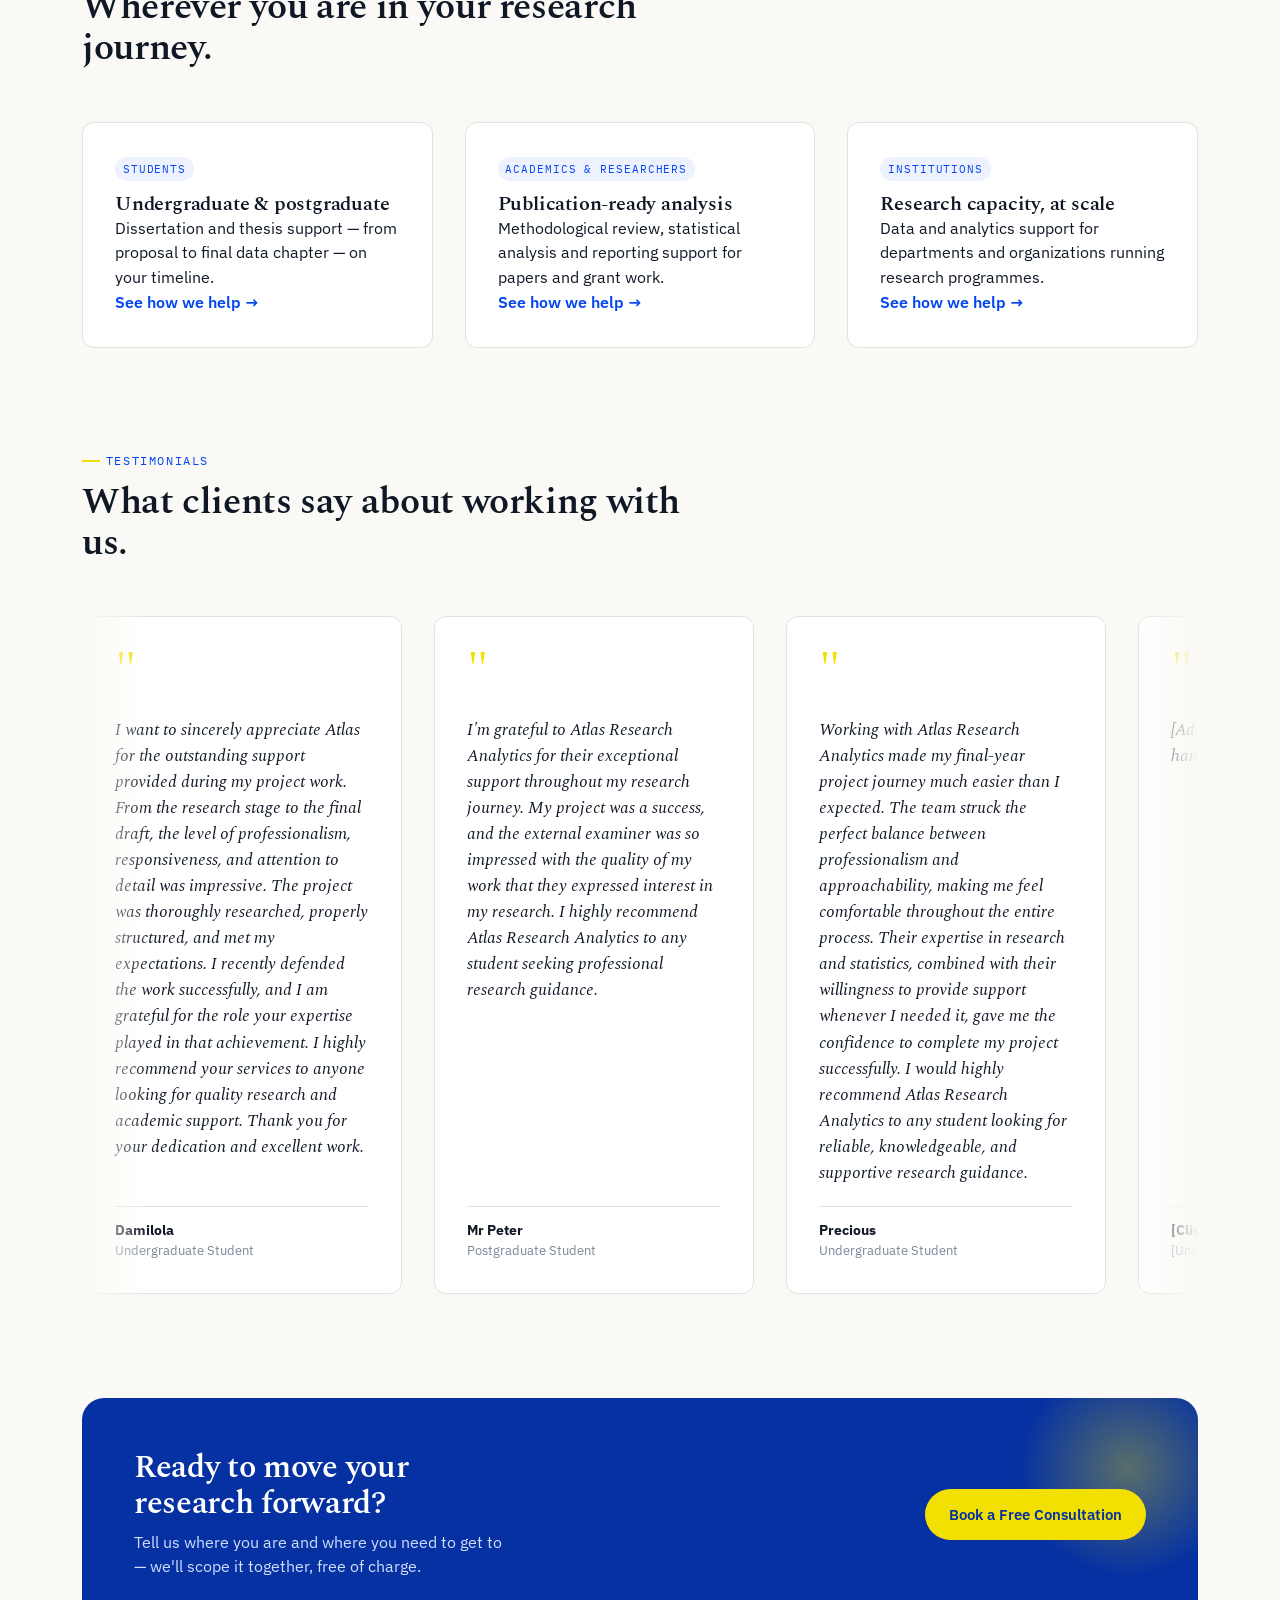
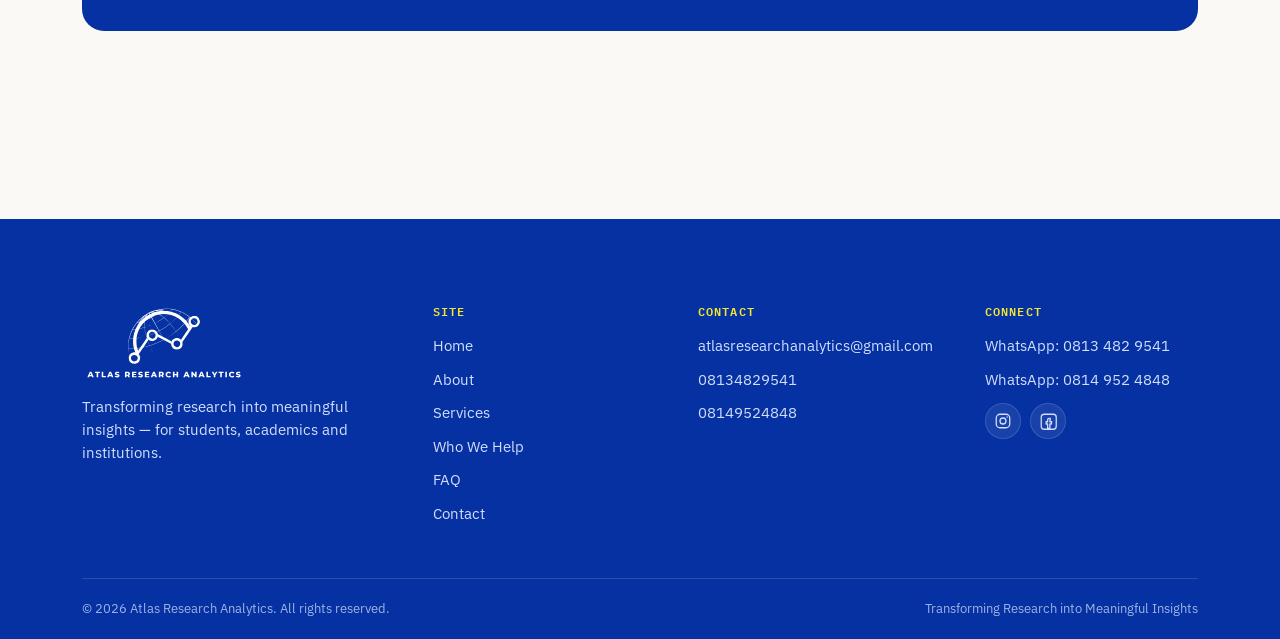
==== commit 6415d174: "Install and Configure Vercel Web Analytics # Vercel Web Analytics Implementation Report  ## Summary " ====
--- a/index.html
+++ b/index.html
@@ -7,6 +7,7 @@
 <meta name="description" content="Atlas Research Analytics helps students, academics, researchers and institutions with research design, data collection, statistical analysis and academic reporting.">
 <link rel="preconnect" href="https://fonts.googleapis.com">
 <link rel="stylesheet" href="css/styles.css">
+<script defer src="https://cdn.vercel-insights.com/v1/script.js"></script>
 </head>
 <body>
 
